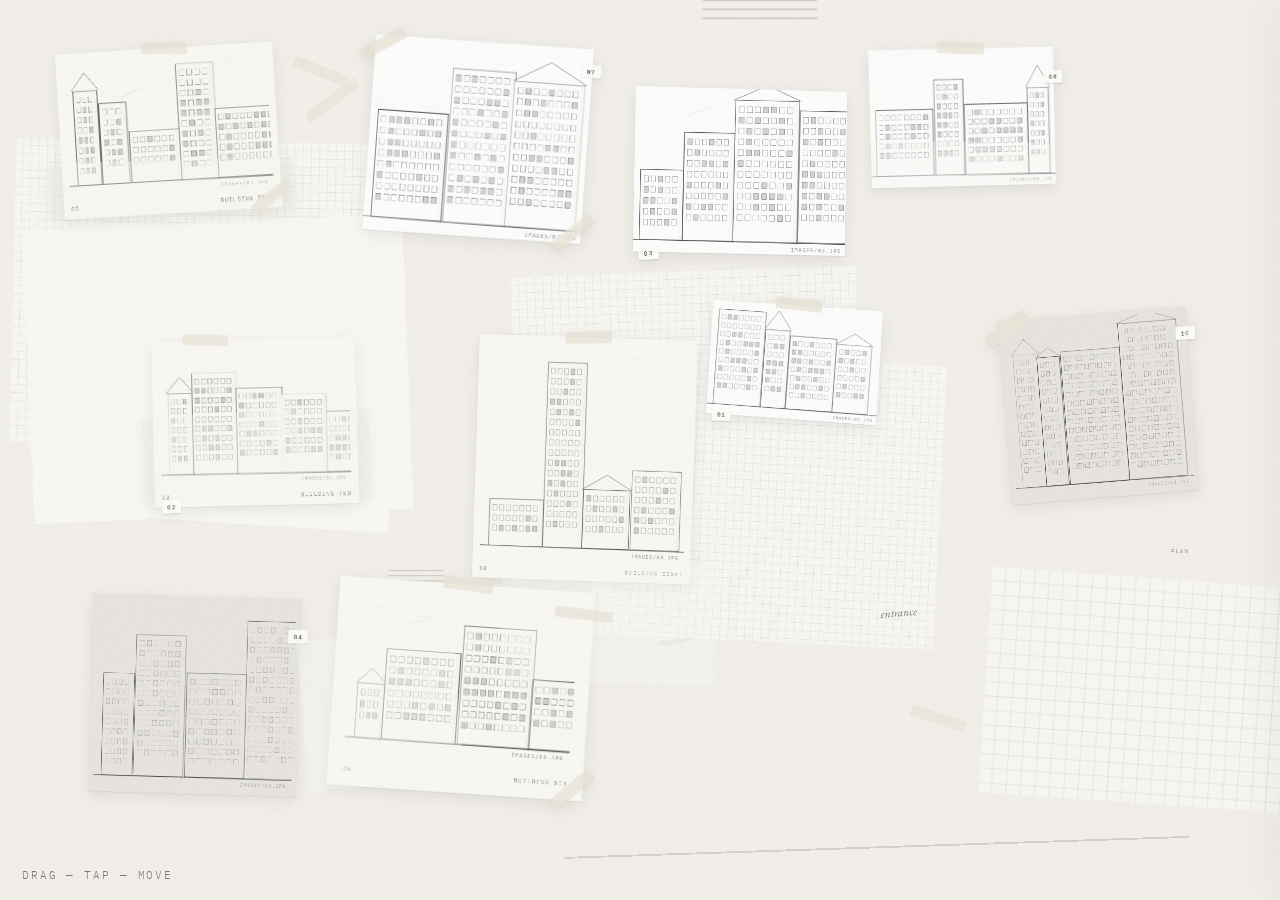
==== ddd/collage/index.html @ af26a9f5 "Add files via upload" ====
<!doctype html>
<html lang="en">
<head>
  <meta charset="utf-8">
  <meta name="viewport" content="width=device-width, initial-scale=1, maximum-scale=1, user-scalable=no">
  <title>Collage</title>
  <link rel="preconnect" href="https://fonts.googleapis.com">
  <link rel="preconnect" href="https://fonts.gstatic.com" crossorigin>
  <link href="https://fonts.googleapis.com/css2?family=EB+Garamond:ital,wght@0,400;0,500;1,400&family=IBM+Plex+Mono:wght@300;400&display=swap" rel="stylesheet">
  <link rel="stylesheet" href="style.css">
</head>
<body>

  <div id="viewport" aria-label="Collage of buildings. Drag to move around, scroll or pinch to zoom, tap a building to read about it. Arrow keys step through the buildings.">
    <div id="back" aria-hidden="true"></div>
    <div id="world"></div>
  </div>

  <aside id="panel" aria-hidden="true" aria-live="polite">
    <div class="p-head">
      <span class="p-num"></span>
      <button id="close" aria-label="Close">close</button>
    </div>
    <div class="panel-inner">
      <h2 class="p-title"></h2>
      <dl class="p-facts"></dl>
      <div class="p-body"></div>
      <div class="p-credit"></div>
    </div>
    <div class="p-nav">
      <button id="pPrev">&larr;&ensp;previous</button>
      <button id="pNext">next&ensp;&rarr;</button>
    </div>
  </aside>

  <div id="hint" aria-hidden="true"></div>

  <script src="data.js"></script>
  <script src="script.js"></script>
</body>
</html>
---- ddd/collage/style.css ----
/* ============ Palette & type ============ */
:root {
  --paper:    #f4f2ec;   /* sketchbook page */
  --paper-hi: #fbfaf6;   /* card mounts, panel */
  --ink:      #1d1d1b;
  --graphite: #7c7a74;   /* pencil */
  --faint:    #b9b6ad;
  --tape:     rgba(236, 232, 220, .82);
  --trace:    rgba(250, 249, 245, .38);

  --serif: 'EB Garamond', Garamond, 'Times New Roman', serif;
  --mono:  'IBM Plex Mono', 'Courier New', monospace;

  --panel-w: min(480px, 38vw);
}

* { box-sizing: border-box; }

html, body {
  margin: 0; height: 100%; overflow: hidden;
  background: var(--paper); color: var(--ink);
  font-family: var(--serif);
  -webkit-user-select: none; user-select: none;
  overscroll-behavior: none;
  -webkit-tap-highlight-color: transparent;
}

/* paper tooth */
body::after {
  content: ""; position: fixed; inset: 0; pointer-events: none; z-index: 60;
  opacity: .5; mix-blend-mode: multiply;
  background-image: url("data:image/svg+xml;utf8,<svg xmlns='http://www.w3.org/2000/svg' width='240' height='240'><filter id='n'><feTurbulence type='fractalNoise' baseFrequency='.75' numOctaves='3' stitchTiles='stitch'/><feColorMatrix values='0 0 0 0 .45  0 0 0 0 .43  0 0 0 0 .4  0 0 0 .22 0'/></filter><rect width='100%25' height='100%25' filter='url(%23n)'/></svg>");
}

/* ============ Board ============ */
#viewport { position: fixed; inset: 0; overflow: hidden; cursor: grab; touch-action: none; }
#viewport.dragging { cursor: grabbing; }
#world, #back { position: absolute; left: 0; top: 0; transform-origin: 0 0; will-change: transform; }

/* ============ Cards ============ */
.card {
  position: absolute; margin: 0; cursor: pointer; outline: none;
  transform: rotate(var(--r, 0deg)) scale(var(--s, 1));
  transition: transform .6s cubic-bezier(.2,.8,.2,1), opacity .6s, filter .6s;
  filter: drop-shadow(0 1px 1px rgba(0,0,0,.10)) drop-shadow(0 8px 14px rgba(0,0,0,.07));
}
.card .mount { position: relative; background: var(--paper-hi); padding: 14px 14px 40px; clip-path: var(--clip, none); }
.card img {
  display: block; width: 100%; height: auto; pointer-events: none; -webkit-user-drag: none;
  filter: grayscale(1) contrast(1.12) brightness(1.04);
  mix-blend-mode: multiply;
  transition: filter .9s ease;
}
body.mono .card img { filter: grayscale(1) contrast(1.12) brightness(1.04) !important; }
.card:hover img, .card.active img { filter: grayscale(0) contrast(1.02); }

/* variations */
.card.v-cut .mount   { padding: 0; background: none; }
.card.v-plate .mount { padding: 28px 28px 64px; }
.card.v-copy .mount  { padding: 10px; background: #e9e7e1; }
.card.v-copy img     { filter: grayscale(1) contrast(1.5) brightness(1.08); }

/* tracing-paper veil over part of an image */
.veil {
  position: absolute; left: -6%; right: -6%; bottom: 0; height: var(--vh, 45%);
  background: var(--trace); backdrop-filter: blur(1.4px); -webkit-backdrop-filter: blur(1.4px);
  box-shadow: 0 0 0 1px rgba(255,255,255,.4) inset;
  transform: rotate(var(--vr, -1.5deg)); transform-origin: left top;
  transition: transform .7s cubic-bezier(.2,.8,.2,1), opacity .7s; pointer-events: none;
}
.card:hover .veil, .card.active .veil { transform: rotate(var(--vr)) translateY(70%); opacity: .55; }

.card:hover, .card:focus-visible {
  transform: rotate(calc(var(--r) * .6)) scale(calc(var(--s) * 1.02)) translateY(-2px);
  filter: drop-shadow(0 2px 2px rgba(0,0,0,.10)) drop-shadow(0 18px 24px rgba(0,0,0,.10));
}
.card:focus-visible .mount { outline: 1px solid var(--ink); outline-offset: 8px; }
.card.active { transform: rotate(0deg) scale(var(--s)); }
.card.lifted {
  transition: transform .15s, filter .25s;
  transform: rotate(var(--r)) scale(calc(var(--s) * 1.04));
  filter: drop-shadow(0 4px 4px rgba(0,0,0,.08)) drop-shadow(0 30px 34px rgba(0,0,0,.16));
}
body.has-active .card:not(.active) { opacity: .42; }
.card.peek { transform: rotate(calc(var(--r) * .3)) scale(calc(var(--s) * 1.03)); }
.card.peek img { filter: grayscale(0) contrast(1.02); }

#world.flying .card { transition: left 1.2s cubic-bezier(.7,0,.2,1), top 1.2s cubic-bezier(.7,0,.2,1), transform 1.2s; }

/* number caption + cotton label */
.card .cap {
  position: absolute; left: 14px; bottom: 13px; right: 14px;
  display: flex; justify-content: space-between;
  font-family: var(--mono); font-weight: 300; font-size: 10.5px; letter-spacing: .12em; text-transform: uppercase; color: var(--graphite);
}
.card.v-plate .cap { left: 28px; right: 28px; bottom: 24px; }
.card.v-cut .cap, .card.v-copy .cap { display: none; }
.label {
  position: absolute; padding: 6px 10px 5px; background: #fffefb;
  font-family: var(--mono); font-size: 11px; letter-spacing: .14em; color: var(--ink);
  box-shadow: 0 1px 2px rgba(0,0,0,.12);
  transform: rotate(var(--lr, 2deg));
}

.tape {
  position: absolute; width: 92px; height: 24px; background: var(--tape); pointer-events: none;
  box-shadow: 0 0 1px rgba(0,0,0,.08);
  clip-path: polygon(0 6%, 3% 0, 6% 8%, 9% 0, 91% 2%, 94% 9%, 97% 0, 100% 6%, 100% 94%, 97% 100%, 94% 92%, 91% 100%, 9% 98%, 6% 91%, 3% 100%, 0 94%);
}
.pin { position: absolute; width: 5px; height: 16px; background: linear-gradient(90deg, #8d8b86, #d8d6d0 50%, #8d8b86); border-radius: 1px; pointer-events: none; box-shadow: 1px 1px 1px rgba(0,0,0,.2); }

/* ============ Scraps ============ */
.scrap { position: absolute; pointer-events: none; }
.s-sheet  { background: var(--paper-hi); clip-path: var(--clip, none); box-shadow: 0 6px 16px rgba(0,0,0,.05); }
.s-trace  { background: var(--trace); backdrop-filter: blur(.7px); -webkit-backdrop-filter: blur(.7px); box-shadow: 0 0 0 1px rgba(0,0,0,.035) inset; }
.s-grid   {
  background-color: rgba(251,250,246,.9);
  background-image: linear-gradient(rgba(0,0,0,.07) 1px, transparent 1px), linear-gradient(90deg, rgba(0,0,0,.07) 1px, transparent 1px);
  background-size: 16px 16px; clip-path: var(--clip, none);
}
.s-column { background: repeating-linear-gradient(to bottom, rgba(29,29,27,.16) 0 2px, transparent 2px 10px); }
.s-grey   { background: #dcd9d1; clip-path: var(--clip, none); opacity: .7; }
.s-caption { font-family: var(--mono); font-weight: 300; font-size: 11px; letter-spacing: .16em; text-transform: uppercase; color: var(--graphite); white-space: nowrap; }
.s-note   { font-family: var(--serif); font-style: italic; font-size: 22px; color: var(--graphite); white-space: nowrap; }
.s-big    { font-family: var(--serif); font-size: 160px; line-height: 1; color: rgba(29,29,27,.06); white-space: nowrap; }
.scrap svg { display: block; overflow: visible; }

/* ============ Hint ============ */
#hint {
  position: fixed; left: 22px; bottom: 18px; z-index: 30; pointer-events: none;
  font-family: var(--mono); font-weight: 300; font-size: 10.5px; letter-spacing: .18em; text-transform: uppercase; color: var(--graphite);
  transition: opacity 1.2s;
}
#hint.hide { opacity: 0; }

/* ============ Panel ============ */
#panel {
  position: fixed; top: 0; right: 0; z-index: 40; height: 100%; width: var(--panel-w);
  display: flex; flex-direction: column; padding: 30px 44px 26px;
  background: var(--paper-hi);
  box-shadow: -1px 0 0 rgba(0,0,0,.06), -24px 0 48px rgba(0,0,0,.06);
  transform: translateX(105%);
  transition: transform .8s cubic-bezier(.2,.8,.2,1);
  user-select: text; -webkit-user-select: text;
}
#panel.open { transform: translateX(0); }

.p-head { display: flex; justify-content: space-between; align-items: baseline; padding-bottom: 14px; border-bottom: 1px solid rgba(0,0,0,.12); }
.p-num, #close, .p-nav button, .p-facts dt, .p-credit {
  font-family: var(--mono); font-weight: 300; font-size: 11px; letter-spacing: .16em; text-transform: uppercase;
}
.p-num { color: var(--graphite); }
#close, .p-nav button { background: none; border: 0; padding: 4px 0; color: var(--ink); cursor: pointer; position: relative; }
#close::after, .p-nav button::after { content: ""; position: absolute; left: 0; right: 100%; bottom: 0; height: 1px; background: var(--ink); transition: right .35s ease; }
#close:hover::after, .p-nav button:hover::after { right: 0; }

.panel-inner { flex: 1; overflow-y: auto; padding: 44px 6px 20px 0; scrollbar-width: thin; scrollbar-color: var(--faint) transparent; }
.p-title { font-family: var(--serif); font-weight: 400; font-size: clamp(34px, 3.4vw, 54px); line-height: 1.02; letter-spacing: -.01em; margin: 0 0 30px; }
.p-facts { display: grid; grid-template-columns: max-content 1fr; gap: 9px 24px; margin: 0 0 34px; padding: 16px 0; border-top: 1px solid rgba(0,0,0,.08); border-bottom: 1px solid rgba(0,0,0,.08); }
.p-facts dt { color: var(--graphite); padding-top: 3px; }
.p-facts dd { margin: 0; font-size: 17px; }
.p-body p { font-size: 18.5px; line-height: 1.55; margin: 0 0 1.1em; max-width: 34em; }
.p-body p:first-child::first-letter { font-size: 1.05em; }
.p-credit { color: var(--graphite); margin-top: 24px; }
.p-nav { display: flex; justify-content: space-between; padding-top: 14px; border-top: 1px solid rgba(0,0,0,.12); }

#panel.swap .panel-inner > * { animation: rise .8s cubic-bezier(.2,.8,.2,1) both; }
#panel.swap .panel-inner > *:nth-child(2) { animation-delay: .06s; }
#panel.swap .panel-inner > *:nth-child(3) { animation-delay: .12s; }
#panel.swap .panel-inner > *:nth-child(4) { animation-delay: .18s; }
@keyframes rise { from { opacity: 0; transform: translateY(10px); } }

/* ============ Portrait / phone: panel becomes a bottom sheet ============ */
@media (max-aspect-ratio: 1/1), (max-width: 760px) {
  #panel { width: 100%; height: 52vh; top: auto; bottom: 0; padding: 18px 24px 16px; transform: translateY(105%); box-shadow: 0 -1px 0 rgba(0,0,0,.06), 0 -20px 40px rgba(0,0,0,.07); }
  #panel.open { transform: translateY(0); }
  .panel-inner { padding-top: 24px; }
  body.has-active #hint { opacity: 0; }
}

@media (prefers-reduced-motion: reduce) {
  *, *::before, *::after { animation-duration: .01ms !important; transition-duration: .01ms !important; }
}
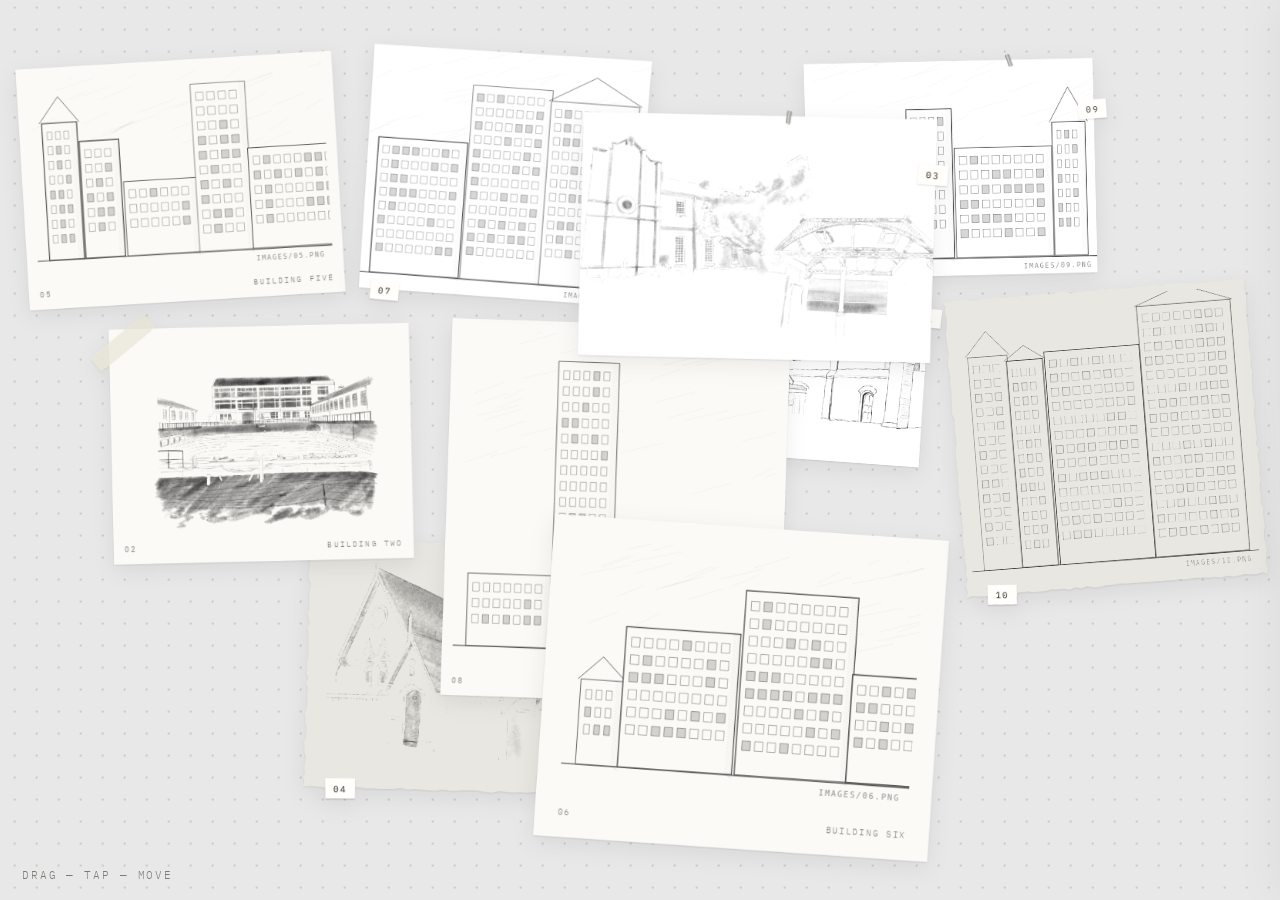
==== commit 3bf0bf4a: "Add files via upload" ====
--- a/ddd/collage/index.html
+++ b/ddd/collage/index.html
@@ -7,7 +7,7 @@
   <link rel="preconnect" href="https://fonts.googleapis.com">
   <link rel="preconnect" href="https://fonts.gstatic.com" crossorigin>
   <link href="https://fonts.googleapis.com/css2?family=EB+Garamond:ital,wght@0,400;0,500;1,400&family=IBM+Plex+Mono:wght@300;400&display=swap" rel="stylesheet">
-  <link rel="stylesheet" href="style.css">
+  <link rel="stylesheet" href="style.css?v=7">
 </head>
 <body>
 
@@ -15,6 +15,8 @@
     <div id="back" aria-hidden="true"></div>
     <div id="world"></div>
   </div>
+
+  <div id="stage" aria-hidden="true"></div>
 
   <aside id="panel" aria-hidden="true" aria-live="polite">
     <div class="p-head">
@@ -35,7 +37,7 @@
 
   <div id="hint" aria-hidden="true"></div>
 
-  <script src="data.js"></script>
-  <script src="script.js"></script>
+  <script src="data.js?v=7"></script>
+  <script src="script.js?v=7"></script>
 </body>
 </html>
--- a/ddd/collage/style.css
+++ b/ddd/collage/style.css
@@ -1,6 +1,6 @@
 /* ============ Palette & type ============ */
 :root {
-  --paper:    #f4f2ec;   /* sketchbook page */
+  --paper:    #e8e8e8;   /* macOS window / tab grey */
   --paper-hi: #fbfaf6;   /* card mounts, panel */
   --ink:      #1d1d1b;
   --graphite: #7c7a74;   /* pencil */
@@ -26,14 +26,13 @@
 }
 
 /* paper tooth */
-body::after {
-  content: ""; position: fixed; inset: 0; pointer-events: none; z-index: 60;
-  opacity: .5; mix-blend-mode: multiply;
-  background-image: url("data:image/svg+xml;utf8,<svg xmlns='http://www.w3.org/2000/svg' width='240' height='240'><filter id='n'><feTurbulence type='fractalNoise' baseFrequency='.75' numOctaves='3' stitchTiles='stitch'/><feColorMatrix values='0 0 0 0 .45  0 0 0 0 .43  0 0 0 0 .4  0 0 0 .22 0'/></filter><rect width='100%25' height='100%25' filter='url(%23n)'/></svg>");
-}
 
 /* ============ Board ============ */
-#viewport { position: fixed; inset: 0; overflow: hidden; cursor: grab; touch-action: none; }
+#viewport { position: fixed; inset: 0; overflow: hidden; cursor: grab; touch-action: none;
+  background-image: radial-gradient(rgba(0,0,0,.13) 1px, transparent 1.3px); }
+
+/* nothing on the table but the pictures */
+.scrap, .veil { display: none !important; }
 #viewport.dragging { cursor: grabbing; }
 #world, #back { position: absolute; left: 0; top: 0; transform-origin: 0 0; will-change: transform; }
 
@@ -181,3 +180,16 @@
 @media (prefers-reduced-motion: reduce) {
   *, *::before, *::after { animation-duration: .01ms !important; transition-duration: .01ms !important; }
 }
+
+/* ============ Selected picture stage (the free area beside the text) ============ */
+#stage {
+  position: fixed; top: 0; left: 0; bottom: 0; right: var(--panel-w);
+  z-index: 35; pointer-events: none;
+}
+.stage-slot { position: absolute; inset: 0; display: flex; align-items: center; justify-content: center; z-index: 1; }
+.card.staged { position: relative; left: auto; top: auto; flex: none; cursor: default; transform-origin: 50% 50%;
+  filter: drop-shadow(0 2px 2px rgba(0,0,0,.10)) drop-shadow(0 24px 30px rgba(0,0,0,.16)); }
+.card.ghost { opacity: 0 !important; pointer-events: none; transition: none; }
+@media (max-aspect-ratio: 1/1), (max-width: 760px) {
+  #stage { right: 0; bottom: 52vh; }
+}
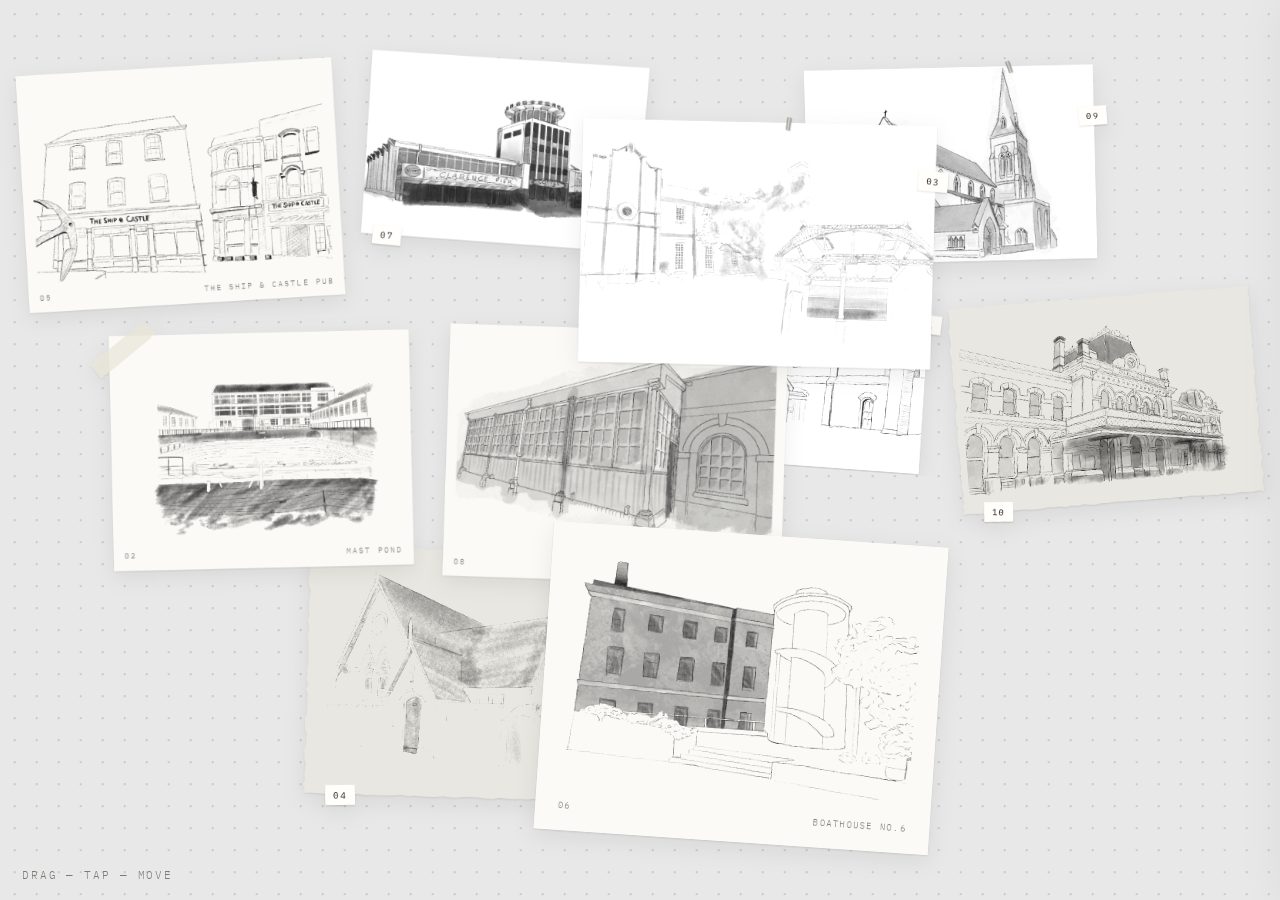
==== commit 230c97eb: "Add files via upload" ====
--- a/ddd/collage/index.html
+++ b/ddd/collage/index.html
@@ -6,8 +6,8 @@
   <title>Collage</title>
   <link rel="preconnect" href="https://fonts.googleapis.com">
   <link rel="preconnect" href="https://fonts.gstatic.com" crossorigin>
-  <link href="https://fonts.googleapis.com/css2?family=EB+Garamond:ital,wght@0,400;0,500;1,400&family=IBM+Plex+Mono:wght@300;400&display=swap" rel="stylesheet">
-  <link rel="stylesheet" href="style.css?v=7">
+  <link href="https://fonts.googleapis.com/css2?family=EB+Garamond:ital,wght@0,400;0,500;1,400&family=IBM+Plex+Mono:wght@300;400&family=JetBrains+Mono:wght@300;400;500&display=swap" rel="stylesheet">
+  <link rel="stylesheet" href="style.css?v=10">
 </head>
 <body>
 
@@ -30,14 +30,14 @@
       <div class="p-credit"></div>
     </div>
     <div class="p-nav">
-      <button id="pPrev">&larr;&ensp;previous</button>
-      <button id="pNext">next&ensp;&rarr;</button>
+      <button id="pPrev" aria-label="Previous">&larr;</button>
+      <button id="pNext" aria-label="Next">&rarr;</button>
     </div>
   </aside>
 
   <div id="hint" aria-hidden="true"></div>
 
-  <script src="data.js?v=7"></script>
-  <script src="script.js?v=7"></script>
+  <script src="data.js?v=10"></script>
+  <script src="script.js?v=10"></script>
 </body>
 </html>
--- a/ddd/collage/style.css
+++ b/ddd/collage/style.css
@@ -51,7 +51,7 @@
   transition: filter .9s ease;
 }
 body.mono .card img { filter: grayscale(1) contrast(1.12) brightness(1.04) !important; }
-.card:hover img, .card.active img { filter: grayscale(0) contrast(1.02); }
+.card.active img { filter: grayscale(0) contrast(1.02); }
 
 /* variations */
 .card.v-cut .mount   { padding: 0; background: none; }
@@ -70,8 +70,8 @@
 .card:hover .veil, .card.active .veil { transform: rotate(var(--vr)) translateY(70%); opacity: .55; }
 
 .card:hover, .card:focus-visible {
-  transform: rotate(calc(var(--r) * .6)) scale(calc(var(--s) * 1.02)) translateY(-2px);
-  filter: drop-shadow(0 2px 2px rgba(0,0,0,.10)) drop-shadow(0 18px 24px rgba(0,0,0,.10));
+  transform: rotate(calc(var(--r) * .7)) translateY(-7px) scale(calc(var(--s) * 1.025));
+  filter: drop-shadow(0 6px 5px rgba(0,0,0,.10)) drop-shadow(0 26px 30px rgba(0,0,0,.20));
 }
 .card:focus-visible .mount { outline: 1px solid var(--ink); outline-offset: 8px; }
 .card.active { transform: rotate(0deg) scale(var(--s)); }
@@ -82,7 +82,6 @@
 }
 body.has-active .card:not(.active) { opacity: .42; }
 .card.peek { transform: rotate(calc(var(--r) * .3)) scale(calc(var(--s) * 1.03)); }
-.card.peek img { filter: grayscale(0) contrast(1.02); }
 
 #world.flying .card { transition: left 1.2s cubic-bezier(.7,0,.2,1), top 1.2s cubic-bezier(.7,0,.2,1), transform 1.2s; }
 
@@ -193,3 +192,32 @@
 @media (max-aspect-ratio: 1/1), (max-width: 760px) {
   #stage { right: 0; bottom: 52vh; }
 }
+
+/* ============ Panel: techy type, compact layout ============ */
+:root { --tech: 'JetBrains Mono', 'IBM Plex Mono', monospace; --panel-w: min(520px, 40vw); }
+#panel { padding: 22px 30px 14px; font-family: var(--tech); }
+.p-num { display: none; }
+.p-head { position: absolute; top: 18px; right: 26px; padding: 0; border: 0; z-index: 2; }
+.panel-inner { padding: 30px 4px 10px 0; }
+.p-title { font-family: var(--tech); font-weight: 500; font-size: clamp(24px, 2.3vw, 34px); line-height: 1.1; letter-spacing: -.02em; margin: 0 0 14px; }
+.p-facts { gap: 3px 16px; margin: 0 0 16px; padding: 9px 0; }
+.p-facts dt { font-family: var(--tech); font-size: 10px; padding-top: 2px; }
+.p-facts dd { font-size: 13px; }
+.p-body p { font-size: 13.5px; line-height: 1.6; margin: 0 0 .85em; max-width: none; }
+.p-body p:first-child::first-letter { font-size: inherit; }
+.p-credit { font-family: var(--tech); font-size: 10px; margin-top: 12px; }
+#close { font-family: var(--tech); font-size: 10px; }
+.p-nav { padding-top: 8px; }
+.p-nav button { font-family: var(--tech); font-size: 18px; letter-spacing: 0; color: var(--graphite); padding: 2px 10px; transition: color .2s, transform .2s; }
+.p-nav button:first-child { padding-left: 0; }
+.p-nav button:last-child { padding-right: 0; }
+.p-nav button::after { display: none; }
+.p-nav button:hover { color: var(--ink); }
+.p-nav button:first-child:hover { transform: translateX(-3px); }
+.p-nav button:last-child:hover { transform: translateX(3px); }
+.card.staged .cap { font-family: var(--tech); }
+@media (max-aspect-ratio: 1/1), (max-width: 760px) {
+  #panel { padding: 16px 20px 10px; }
+  .p-head { top: 12px; right: 18px; }
+  .panel-inner { padding-top: 18px; }
+}
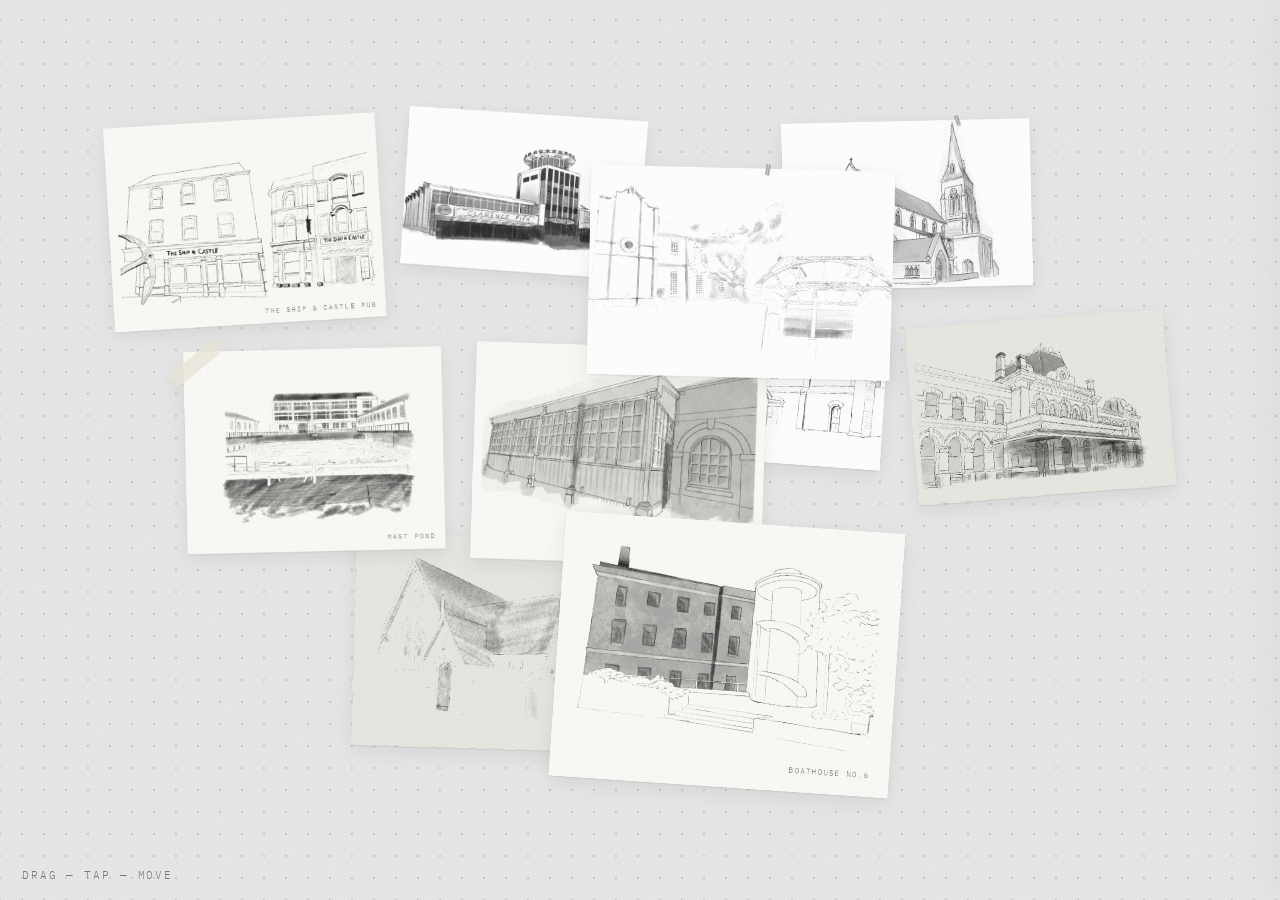
==== commit 127e4f7e: "Add files via upload" ====
--- a/ddd/collage/index.html
+++ b/ddd/collage/index.html
@@ -7,7 +7,7 @@
   <link rel="preconnect" href="https://fonts.googleapis.com">
   <link rel="preconnect" href="https://fonts.gstatic.com" crossorigin>
   <link href="https://fonts.googleapis.com/css2?family=EB+Garamond:ital,wght@0,400;0,500;1,400&family=IBM+Plex+Mono:wght@300;400&family=JetBrains+Mono:wght@300;400;500&display=swap" rel="stylesheet">
-  <link rel="stylesheet" href="style.css?v=10">
+  <link rel="stylesheet" href="style.css?v=11">
 </head>
 <body>
 
@@ -36,8 +36,9 @@
   </aside>
 
   <div id="hint" aria-hidden="true"></div>
+  <div id="grain" aria-hidden="true"></div>
 
-  <script src="data.js?v=10"></script>
-  <script src="script.js?v=10"></script>
+  <script src="data.js?v=11"></script>
+  <script src="script.js?v=11"></script>
 </body>
 </html>
--- a/ddd/collage/style.css
+++ b/ddd/collage/style.css
@@ -221,3 +221,31 @@
   .p-head { top: 12px; right: 18px; }
   .panel-inner { padding-top: 18px; }
 }
+
+/* ============ No numbers on the pictures ============ */
+.card .cap span:first-child, .card .label { display: none; }
+.card .cap { justify-content: flex-end; }
+
+/* ============ Background picture (images/background.png) ============ */
+#bgimage { position: absolute; inset: 0; background: center / cover no-repeat; pointer-events: none; }
+
+/* ============ Moving grain over the whole work ============ */
+#grain {
+  position: fixed; inset: -50%; z-index: 70; pointer-events: none;
+  opacity: .10;                                   /* strength: try .06 (subtler) to .16 (stronger) */
+  mix-blend-mode: multiply;
+  background-image: url("data:image/svg+xml;utf8,<svg xmlns='http://www.w3.org/2000/svg' width='300' height='300'><filter id='g'><feTurbulence type='fractalNoise' baseFrequency='.9' numOctaves='2' stitchTiles='stitch'/><feColorMatrix type='saturate' values='0'/></filter><rect width='100%25' height='100%25' filter='url(%23g)'/></svg>");
+  animation: grain .9s steps(8) infinite;         /* speed of the flicker */
+}
+@keyframes grain {
+  0%   { transform: translate(0, 0); }
+  12%  { transform: translate(-4%, 3%); }
+  25%  { transform: translate(3%, -5%); }
+  37%  { transform: translate(-6%, -2%); }
+  50%  { transform: translate(5%, 4%); }
+  62%  { transform: translate(-2%, 6%); }
+  75%  { transform: translate(6%, -3%); }
+  87%  { transform: translate(-5%, -6%); }
+  100% { transform: translate(0, 0); }
+}
+@media (prefers-reduced-motion: reduce) { #grain { animation: none; } }
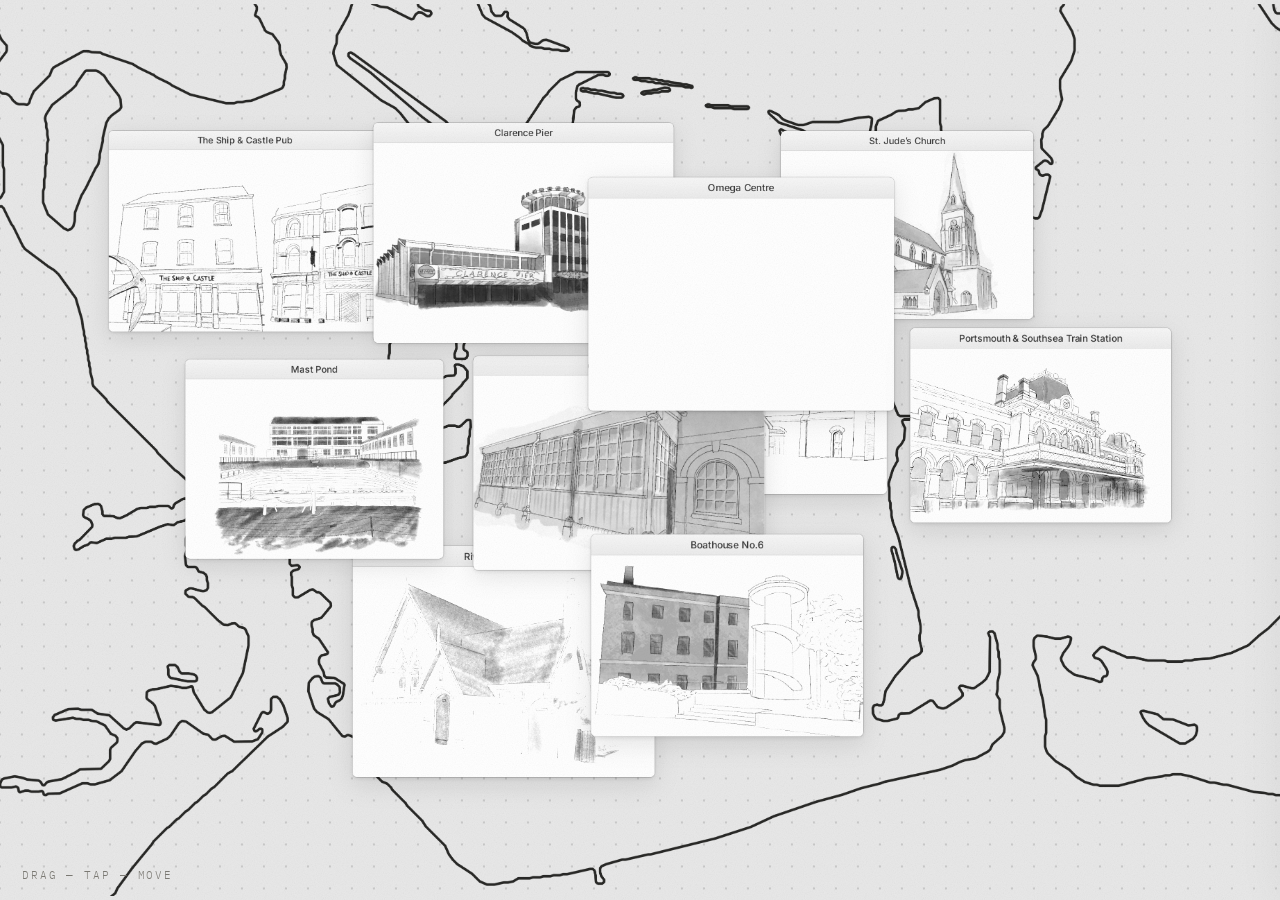
==== commit c9cceb89: "Add files via upload" ====
--- a/ddd/collage/index.html
+++ b/ddd/collage/index.html
@@ -6,8 +6,8 @@
   <title>Collage</title>
   <link rel="preconnect" href="https://fonts.googleapis.com">
   <link rel="preconnect" href="https://fonts.gstatic.com" crossorigin>
-  <link href="https://fonts.googleapis.com/css2?family=EB+Garamond:ital,wght@0,400;0,500;1,400&family=IBM+Plex+Mono:wght@300;400&family=JetBrains+Mono:wght@300;400;500&display=swap" rel="stylesheet">
-  <link rel="stylesheet" href="style.css?v=11">
+  <link href="https://fonts.googleapis.com/css2?family=EB+Garamond:ital,wght@0,400;0,500;1,400&family=IBM+Plex+Mono:wght@300;400&family=Inter:wght@400;500&family=JetBrains+Mono:wght@300;400;500&display=swap" rel="stylesheet">
+  <link rel="stylesheet" href="style.css?v=13">
 </head>
 <body>
 
@@ -38,7 +38,7 @@
   <div id="hint" aria-hidden="true"></div>
   <div id="grain" aria-hidden="true"></div>
 
-  <script src="data.js?v=11"></script>
-  <script src="script.js?v=11"></script>
+  <script src="data.js?v=13"></script>
+  <script src="script.js?v=13"></script>
 </body>
 </html>
--- a/ddd/collage/style.css
+++ b/ddd/collage/style.css
@@ -249,3 +249,26 @@
   100% { transform: translate(0, 0); }
 }
 @media (prefers-reduced-motion: reduce) { #grain { animation: none; } }
+
+/* ============ macOS tab / window style for the pictures ============ */
+:root { --ui: -apple-system, BlinkMacSystemFont, 'SF Pro Text', 'Inter', 'Helvetica Neue', sans-serif; }
+.card .tape, .card .pin, .card .label, .card .cap { display: none !important; }
+.card .mount, .card.v-cut .mount, .card.v-plate .mount, .card.v-copy .mount {
+  padding: 0; background: #fff; clip-path: none !important;
+  border-radius: 7px; overflow: hidden;
+  box-shadow: 0 0 0 1px rgba(0,0,0,.14);
+}
+.card .bar {
+  height: 30px; display: flex; align-items: center; justify-content: center; padding: 0 44px;
+  background: linear-gradient(#f7f7f7, #ececec); border-bottom: 1px solid rgba(0,0,0,.12);
+  font-family: var(--ui); font-size: 14px; font-weight: 500; color: #3a3a3a; letter-spacing: -.005em;
+  white-space: nowrap; overflow: hidden; text-overflow: ellipsis; position: relative;
+}
+.card img, .card.v-copy img { mix-blend-mode: normal; }
+.card { filter: drop-shadow(0 2px 3px rgba(0,0,0,.10)) drop-shadow(0 10px 18px rgba(0,0,0,.10)); }
+/* the window you are reading gets traffic lights, like a real Mac window */
+.card.staged .bar::before {
+  content: ""; position: absolute; left: 12px; top: 50%; width: 11px; height: 11px; margin-top: -5.5px; border-radius: 50%;
+  background: #ff5f57; box-shadow: 18px 0 0 #febc2e, 36px 0 0 #28c840;
+}
+.card.staged .bar { justify-content: center; padding-left: 70px; padding-right: 70px; }
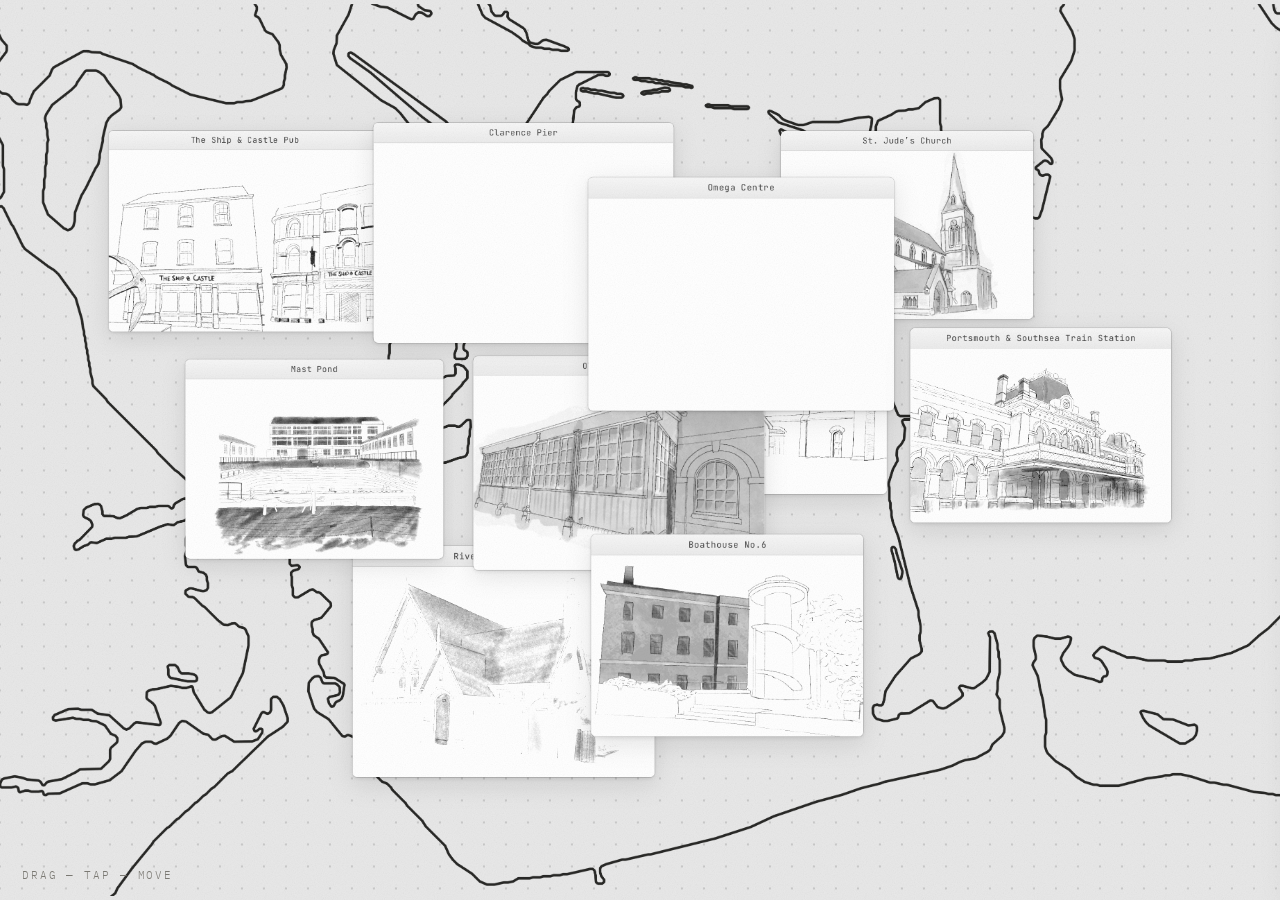
==== commit 10dcb3ae: "Add files via upload" ====
--- a/ddd/collage/index.html
+++ b/ddd/collage/index.html
@@ -7,7 +7,7 @@
   <link rel="preconnect" href="https://fonts.googleapis.com">
   <link rel="preconnect" href="https://fonts.gstatic.com" crossorigin>
   <link href="https://fonts.googleapis.com/css2?family=EB+Garamond:ital,wght@0,400;0,500;1,400&family=IBM+Plex+Mono:wght@300;400&family=Inter:wght@400;500&family=JetBrains+Mono:wght@300;400;500&display=swap" rel="stylesheet">
-  <link rel="stylesheet" href="style.css?v=13">
+  <link rel="stylesheet" href="style.css?v=14">
 </head>
 <body>
 
@@ -20,8 +20,12 @@
 
   <aside id="panel" aria-hidden="true" aria-live="polite">
     <div class="p-head">
+      <div class="p-nav">
+        <button id="pPrev" aria-label="Previous">&larr;</button>
+        <button id="pNext" aria-label="Next">&rarr;</button>
+      </div>
       <span class="p-num"></span>
-      <button id="close" aria-label="Close">close</button>
+      <button id="close" aria-label="Close">&times;</button>
     </div>
     <div class="panel-inner">
       <h2 class="p-title"></h2>
@@ -29,16 +33,12 @@
       <div class="p-body"></div>
       <div class="p-credit"></div>
     </div>
-    <div class="p-nav">
-      <button id="pPrev" aria-label="Previous">&larr;</button>
-      <button id="pNext" aria-label="Next">&rarr;</button>
-    </div>
   </aside>
 
   <div id="hint" aria-hidden="true"></div>
   <div id="grain" aria-hidden="true"></div>
 
-  <script src="data.js?v=13"></script>
-  <script src="script.js?v=13"></script>
+  <script src="data.js?v=14"></script>
+  <script src="script.js?v=14"></script>
 </body>
 </html>
--- a/ddd/collage/style.css
+++ b/ddd/collage/style.css
@@ -272,3 +272,42 @@
   background: #ff5f57; box-shadow: 18px 0 0 #febc2e, 36px 0 0 #28c840;
 }
 .card.staged .bar { justify-content: center; padding-left: 70px; padding-right: 70px; }
+
+/* ============ One typeface everywhere + the text panel as a window ============ */
+:root { --gap: 14px; }
+.card .bar { font-family: var(--tech); font-size: 12.5px; font-weight: 400; letter-spacing: 0; color: #444; }
+.card.staged .bar::before { content: none; display: none; }
+.card.staged .bar { padding: 0 44px; }
+
+#panel {
+  top: var(--gap); right: var(--gap); bottom: var(--gap); height: auto;
+  padding: 0; border-radius: 9px; overflow: hidden;
+  background: #fbfbfa;
+  box-shadow: 0 0 0 1px rgba(0,0,0,.14), 0 4px 8px rgba(0,0,0,.08), 0 24px 48px rgba(0,0,0,.16);
+  transform: translateX(calc(100% + 40px));
+}
+#panel.open { transform: translateX(0); }
+.p-head {
+  position: relative; top: auto; right: auto; flex: none; height: 34px;
+  display: flex; align-items: center; justify-content: space-between; padding: 0 10px;
+  background: linear-gradient(#f7f7f7, #ececec); border-bottom: 1px solid rgba(0,0,0,.12);
+}
+.p-head .p-nav { display: flex; gap: 2px; padding: 0; border: 0; }
+.p-head .p-nav button, #close {
+  font-family: var(--tech); font-size: 15px; line-height: 1; color: #666;
+  width: 26px; height: 22px; padding: 0; border-radius: 5px; letter-spacing: 0; text-transform: none;
+  display: grid; place-items: center; transform: none !important; transition: background .15s, color .15s;
+}
+.p-head .p-nav button:hover, #close:hover { background: rgba(0,0,0,.07); color: var(--ink); }
+#close { font-size: 17px; }
+#close::after { display: none; }
+.panel-inner { padding: 22px 26px 16px; }
+#stage { top: 0; bottom: 0; right: calc(var(--panel-w) + var(--gap)); }
+
+@media (max-aspect-ratio: 1/1), (max-width: 760px) {
+  #panel { top: auto; left: 10px; right: 10px; bottom: 10px; width: auto; height: 50vh; padding: 0; transform: translateY(calc(100% + 30px)); }
+  #panel.open { transform: translateY(0); }
+  .p-head { top: auto; right: auto; }
+  .panel-inner { padding: 16px 18px 12px; }
+  #stage { right: 0; bottom: calc(50vh + 10px); }
+}
